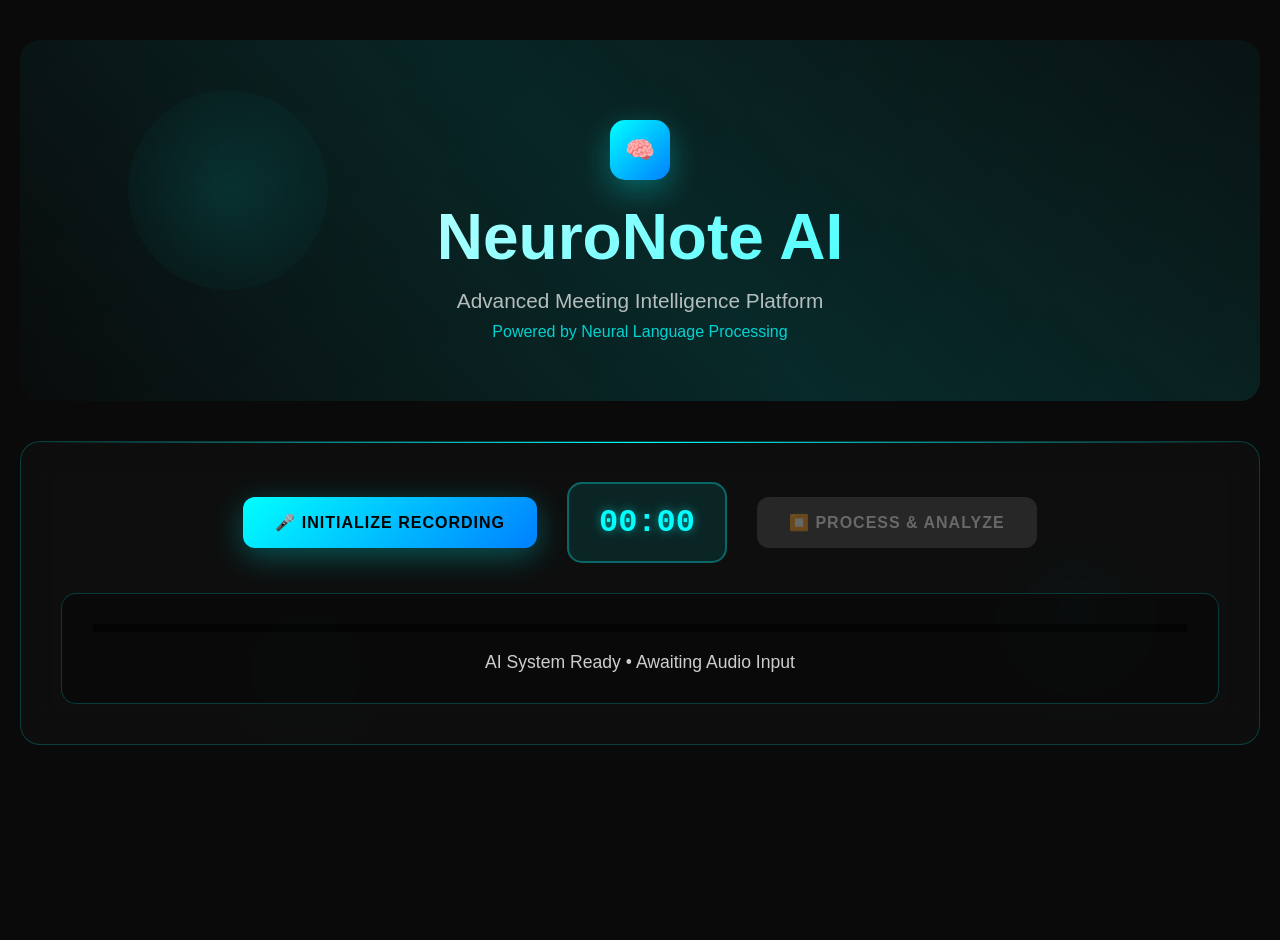
==== templates/neuronote.html @ 0df3cf8d "Initial commit: NeuroNote AI meeting insights application" ====
<!DOCTYPE html>
<html lang="en">
<head>
  <meta charset="UTF-8" />
  <meta name="viewport" content="width=device-width, initial-scale=1.0" />
  <title>NeuroNote AI - Intelligent Meeting Analytics</title>
  <style>
    * {
      margin: 0;
      padding: 0;
      box-sizing: border-box;
    }

    body {
      font-family: 'Inter', -apple-system, BlinkMacSystemFont, 'Segoe UI', sans-serif;
      background: #0a0a0a;
      color: #ffffff;
      min-height: 100vh;
      overflow-x: hidden;
    }

    /* Background Animation */
    .background-grid {
      position: fixed;
      top: 0;
      left: 0;
      width: 100%;
      height: 100%;
      opacity: 0.1;
      background-image: 
        linear-gradient(rgba(0, 255, 255, 0.1) 1px, transparent 1px),
        linear-gradient(90deg, rgba(0, 255, 255, 0.1) 1px, transparent 1px);
      background-size: 50px 50px;
      animation: grid-move 20s linear infinite;
      pointer-events: none;
    }

    @keyframes grid-move {
      0% { transform: translate(0, 0); }
      100% { transform: translate(50px, 50px); }
    }

    .floating-orbs {
      position: fixed;
      top: 0;
      left: 0;
      width: 100%;
      height: 100%;
      pointer-events: none;
      overflow: hidden;
    }

    .orb {
      position: absolute;
      border-radius: 50%;
      background: radial-gradient(circle, rgba(0, 255, 255, 0.1), transparent);
      animation: float 15s infinite ease-in-out;
    }

    .orb:nth-child(1) { width: 200px; height: 200px; top: 10%; left: 10%; animation-delay: 0s; }
    .orb:nth-child(2) { width: 150px; height: 150px; top: 60%; right: 10%; animation-delay: 5s; }
    .orb:nth-child(3) { width: 100px; height: 100px; bottom: 20%; left: 20%; animation-delay: 10s; }

    @keyframes float {
      0%, 100% { transform: translateY(0px) rotate(0deg); }
      50% { transform: translateY(-20px) rotate(180deg); }
    }

    .container {
      max-width: 1400px;
      margin: 0 auto;
      padding: 0 20px;
      position: relative;
      z-index: 1;
    }

    /* Header */
    .header {
      text-align: center;
      padding: 80px 0 60px;
      background: linear-gradient(135deg, transparent, rgba(0, 255, 255, 0.05));
      border-radius: 20px;
      margin: 40px 0;
      position: relative;
      overflow: hidden;
    }

    .header::before {
      content: '';
      position: absolute;
      top: 0;
      left: 0;
      right: 0;
      bottom: 0;
      background: linear-gradient(45deg, transparent, rgba(0, 255, 255, 0.1), transparent);
      animation: shimmer 3s ease-in-out infinite;
    }

    @keyframes shimmer {
      0% { transform: translateX(-100%); }
      100% { transform: translateX(100%); }
    }

    .logo {
      display: inline-flex;
      align-items: center;
      gap: 15px;
      margin-bottom: 20px;
      position: relative;
      z-index: 2;
    }

    .logo-icon {
      width: 60px;
      height: 60px;
      background: linear-gradient(135deg, #00ffff, #0080ff);
      border-radius: 15px;
      display: flex;
      align-items: center;
      justify-content: center;
      font-size: 24px;
      box-shadow: 0 10px 30px rgba(0, 255, 255, 0.3);
      animation: glow 2s ease-in-out infinite alternate;
    }

    @keyframes glow {
      from { box-shadow: 0 10px 30px rgba(0, 255, 255, 0.3); }
      to { box-shadow: 0 10px 40px rgba(0, 255, 255, 0.6); }
    }

    .header h1 {
      font-size: 4rem;
      font-weight: 800;
      background: linear-gradient(135deg, #ffffff, #00ffff);
      -webkit-background-clip: text;
      -webkit-text-fill-color: transparent;
      background-clip: text;
      margin-bottom: 15px;
      position: relative;
      z-index: 2;
    }

    .header .tagline {
      font-size: 1.3rem;
      color: rgba(255, 255, 255, 0.7);
      margin-bottom: 10px;
      position: relative;
      z-index: 2;
    }

    .header .subtitle {
      font-size: 1rem;
      color: rgba(0, 255, 255, 0.8);
      font-weight: 500;
      position: relative;
      z-index: 2;
    }

    /* Control Panel */
    .control-panel {
      background: rgba(15, 15, 15, 0.8);
      backdrop-filter: blur(20px);
      border: 1px solid rgba(0, 255, 255, 0.2);
      border-radius: 20px;
      padding: 40px;
      margin-bottom: 40px;
      position: relative;
      overflow: hidden;
    }

    .control-panel::before {
      content: '';
      position: absolute;
      top: 0;
      left: 0;
      right: 0;
      height: 1px;
      background: linear-gradient(90deg, transparent, #00ffff, transparent);
    }

    .controls {
      display: flex;
      justify-content: center;
      align-items: center;
      gap: 30px;
      margin-bottom: 30px;
      flex-wrap: wrap;
    }

    .btn {
      padding: 16px 32px;
      font-size: 16px;
      font-weight: 600;
      border: none;
      border-radius: 12px;
      cursor: pointer;
      transition: all 0.3s ease;
      position: relative;
      overflow: hidden;
      min-width: 180px;
      text-transform: uppercase;
      letter-spacing: 1px;
      font-family: inherit;
    }

    .btn::before {
      content: '';
      position: absolute;
      top: 0;
      left: -100%;
      width: 100%;
      height: 100%;
      background: linear-gradient(90deg, transparent, rgba(255, 255, 255, 0.1), transparent);
      transition: left 0.5s;
    }

    .btn:hover::before {
      left: 100%;
    }

    .btn-primary {
      background: linear-gradient(135deg, #00ffff, #0080ff);
      color: #000;
      box-shadow: 0 8px 32px rgba(0, 255, 255, 0.3);
    }

    .btn-primary:hover {
      transform: translateY(-2px);
      box-shadow: 0 12px 40px rgba(0, 255, 255, 0.5);
    }

    .btn-secondary {
      background: linear-gradient(135deg, #ff0080, #ff0040);
      color: #fff;
      box-shadow: 0 8px 32px rgba(255, 0, 128, 0.3);
    }

    .btn-secondary:hover {
      transform: translateY(-2px);
      box-shadow: 0 12px 40px rgba(255, 0, 128, 0.5);
    }

    .btn:disabled {
      background: rgba(100, 100, 100, 0.3);
      color: rgba(255, 255, 255, 0.3);
      cursor: not-allowed;
      transform: none;
      box-shadow: none;
    }

    .btn:disabled::before {
      display: none;
    }

    .timer {
      background: rgba(0, 255, 255, 0.1);
      border: 2px solid rgba(0, 255, 255, 0.3);
      padding: 20px 30px;
      border-radius: 15px;
      font-size: 2rem;
      font-weight: 700;
      color: #00ffff;
      min-width: 120px;
      text-align: center;
      font-family: 'Courier New', monospace;
      text-shadow: 0 0 10px rgba(0, 255, 255, 0.5);
    }

    /* Progress Section */
    .progress-section {
      background: rgba(0, 0, 0, 0.3);
      border: 1px solid rgba(0, 255, 255, 0.2);
      border-radius: 15px;
      padding: 30px;
      position: relative;
      overflow: hidden;
    }

    .progress-bar-container {
      background: rgba(0, 0, 0, 0.5);
      border-radius: 50px;
      height: 8px;
      margin-bottom: 20px;
      overflow: hidden;
      position: relative;
    }

    .progress-bar {
      height: 100%;
      background: linear-gradient(90deg, #00ffff, #0080ff);
      border-radius: 50px;
      width: var(--progress, 0%);
      transition: width 0.8s cubic-bezier(0.4, 0, 0.2, 1);
      position: relative;
      overflow: hidden;
    }

    .progress-bar::after {
      content: '';
      position: absolute;
      top: 0;
      left: 0;
      right: 0;
      bottom: 0;
      background: linear-gradient(90deg, transparent, rgba(255, 255, 255, 0.3), transparent);
      animation: progress-shine 2s ease-in-out infinite;
    }

    @keyframes progress-shine {
      0% { transform: translateX(-100%); }
      100% { transform: translateX(100%); }
    }

    .progress-text {
      text-align: center;
      font-size: 1.1rem;
      color: rgba(255, 255, 255, 0.8);
      font-weight: 500;
    }

    /* Results Section */
    #resultsSection {
      animation: slideInUp 0.8s cubic-bezier(0.4, 0, 0.2, 1);
    }

    @keyframes slideInUp {
      from {
        opacity: 0;
        transform: translateY(50px);
      }
      to {
        opacity: 1;
        transform: translateY(0);
      }
    }

    .results-header {
      text-align: center;
      margin-bottom: 50px;
      position: relative;
    }

    .results-header h2 {
      font-size: 3rem;
      font-weight: 700;
      background: linear-gradient(135deg, #ffffff, #00ffff);
      -webkit-background-clip: text;
      -webkit-text-fill-color: transparent;
      background-clip: text;
      margin-bottom: 15px;
    }

    .results-header p {
      color: rgba(255, 255, 255, 0.6);
      font-size: 1.1rem;
    }

    .results-grid {
      display: grid;
      grid-template-columns: repeat(auto-fit, minmax(400px, 1fr));
      gap: 30px;
      margin-bottom: 40px;
    }

    .result-card {
      background: rgba(15, 15, 15, 0.8);
      backdrop-filter: blur(20px);
      border: 1px solid rgba(0, 255, 255, 0.2);
      border-radius: 20px;
      padding: 30px;
      position: relative;
      overflow: hidden;
      transition: all 0.4s cubic-bezier(0.4, 0, 0.2, 1);
    }

    .result-card::before {
      content: '';
      position: absolute;
      top: 0;
      left: 0;
      right: 0;
      height: 2px;
      background: linear-gradient(90deg, #00ffff, #0080ff);
    }

    .result-card:hover {
      transform: translateY(-8px);
      border-color: rgba(0, 255, 255, 0.4);
      box-shadow: 0 20px 60px rgba(0, 255, 255, 0.1);
    }

    .result-card h3 {
      font-size: 1.4rem;
      font-weight: 600;
      color: #ffffff;
      margin-bottom: 20px;
      display: flex;
      align-items: center;
      gap: 12px;
    }

    .card-icon {
      width: 24px;
      height: 24px;
      background: linear-gradient(135deg, #00ffff, #0080ff);
      border-radius: 6px;
      display: flex;
      align-items: center;
      justify-content: center;
      font-size: 12px;
    }

    .result-card p {
      color: rgba(255, 255, 255, 0.8);
      line-height: 1.8;
      margin-bottom: 15px;
      font-size: 1rem;
    }

    .result-card ul {
      list-style: none;
      padding: 0;
    }

    .result-card li {
      background: rgba(0, 255, 255, 0.05);
      border: 1px solid rgba(0, 255, 255, 0.1);
      padding: 15px 20px;
      margin-bottom: 10px;
      border-radius: 10px;
      color: rgba(255, 255, 255, 0.9);
      transition: all 0.3s ease;
      position: relative;
      overflow: hidden;
    }

    .result-card li::before {
      content: '';
      position: absolute;
      left: 0;
      top: 0;
      bottom: 0;
      width: 3px;
      background: linear-gradient(180deg, #00ffff, #0080ff);
    }

    .result-card li:hover {
      background: rgba(0, 255, 255, 0.1);
      border-color: rgba(0, 255, 255, 0.3);
      transform: translateX(8px);
    }

    .sentiment-badge {
      display: inline-block;
      padding: 10px 20px;
      border-radius: 25px;
      font-weight: 600;
      font-size: 0.9rem;
      margin-bottom: 20px;
      text-transform: uppercase;
      letter-spacing: 1px;
      position: relative;
      overflow: hidden;
    }

    .sentiment-concerned {
      background: linear-gradient(135deg, #ff6b35, #f7931e);
      color: #000;
      box-shadow: 0 8px 32px rgba(255, 107, 53, 0.3);
    }

    .sentiment-cautious {
      background: linear-gradient(135deg, #ff0080, #ff0040);
      color: #fff;
      box-shadow: 0 8px 32px rgba(255, 0, 128, 0.3);
    }

    .sentiment-positive {
      background: linear-gradient(135deg, #00ff88, #00cc6a);
      color: #000;
      box-shadow: 0 8px 32px rgba(0, 255, 136, 0.3);
    }

    .sentiment-neutral {
      background: linear-gradient(135deg, #888888, #666666);
      color: #fff;
      box-shadow: 0 8px 32px rgba(136, 136, 136, 0.3);
    }

    /* Loading Animation */
    .loading-animation {
      display: inline-block;
      width: 20px;
      height: 20px;
      border: 2px solid rgba(0, 255, 255, 0.3);
      border-radius: 50%;
      border-top-color: #00ffff;
      animation: spin 1s linear infinite;
      margin-left: 10px;
    }

    @keyframes spin {
      to { transform: rotate(360deg); }
    }

    /* Recording Pulse Effect */
    .recording-pulse {
      animation: pulse 1.5s infinite;
    }

    @keyframes pulse {
      0% { 
        box-shadow: 0 0 0 0 rgba(255, 0, 128, 0.7);
        transform: scale(1);
      }
      50% {
        transform: scale(1.05);
      }
      70% { 
        box-shadow: 0 0 0 15px rgba(255, 0, 128, 0);
      }
      100% { 
        box-shadow: 0 0 0 0 rgba(255, 0, 128, 0);
        transform: scale(1);
      }
    }

    /* Responsive Design */
    @media (max-width: 768px) {
      .header h1 {
        font-size: 2.5rem;
      }
      
      .controls {
        flex-direction: column;
        gap: 20px;
      }
      
      .timer {
        order: -1;
        font-size: 1.5rem;
      }
      
      .results-grid {
        grid-template-columns: 1fr;
      }
      
      .btn {
        min-width: 200px;
      }
    }

    @media (max-width: 480px) {
      .container {
        padding: 0 15px;
      }
      
      .control-panel {
        padding: 25px;
      }
      
      .progress-section {
        padding: 20px;
      }
      
      .result-card {
        padding: 20px;
      }
    }
  </style>
</head>
<body>
  <div class="background-grid"></div>
  <div class="floating-orbs">
    <div class="orb"></div>
    <div class="orb"></div>
    <div class="orb"></div>
  </div>

  <div class="container">
    <div class="header">
      <div class="logo">
        <div class="logo-icon">🧠</div>
      </div>
      <h1>NeuroNote AI</h1>
      <p class="tagline">Advanced Meeting Intelligence Platform</p>
      <p class="subtitle">Powered by Neural Language Processing</p>
    </div>
    
    <div class="control-panel">
      <div class="controls">
        <button id="startBtn" class="btn btn-primary">
          🎤 Initialize Recording
        </button>
        <div id="recordingTimer" class="timer">00:00</div>
        <button id="stopBtn" class="btn btn-secondary" disabled>
          ⏹️ Process & Analyze
        </button>
      </div>

      <div class="progress-section">
        <div class="progress-bar-container">
          <div class="progress-bar" id="progressBar"></div>
        </div>
        <div class="progress-text" id="progressText">AI System Ready • Awaiting Audio Input</div>
      </div>
    </div>

    <section id="resultsSection" style="display:none">
      <div class="results-header">
        <h2>AI Analysis Complete</h2>
        <p>Deep learning insights extracted from your meeting</p>
      </div>
      
      <div class="results-grid">
        <div class="result-card">
          <h3><span class="card-icon">📋</span>Executive Summary</h3>
          <p id="summaryContent"></p>
        </div>
        
        <div class="result-card">
          <h3><span class="card-icon">✓</span>Action Items</h3>
          <ul id="actionItemsList"></ul>
        </div>
        
        <div class="result-card">
          <h3><span class="card-icon">🎯</span>Sentiment Analysis</h3>
          <span id="sentimentBadge" class="sentiment-badge">Processing</span>
          <p id="sentimentDetails"></p>
        </div>
        
        <div class="result-card">
          <h3><span class="card-icon">💡</span>Key Insights</h3>
          <ul id="insightsContent"></ul>
        </div>
        
        <div class="result-card">
          <h3><span class="card-icon">🔄</span>Follow-Up Actions</h3>
          <ul id="followupContent"></ul>
        </div>
      </div>
    </section>
  </div>

  <script>
    let mediaRecorder;
    let chunks = [];
    let recordingStartTime;
    const startBtn = document.getElementById("startBtn");
    const stopBtn = document.getElementById("stopBtn");
    const recordingTimer = document.getElementById("recordingTimer");

    startBtn.onclick = async () => {
      const stream = await navigator.mediaDevices.getUserMedia({ audio: true });
      mediaRecorder = new MediaRecorder(stream);
      chunks = [];
      mediaRecorder.ondataavailable = e => chunks.push(e.data);
      mediaRecorder.onstop = async () => {
        const audioBlob = new Blob(chunks, { type: 'audio/wav' });
        await processRecording(audioBlob);
      };
      mediaRecorder.start();
      recordingStartTime = Date.now();
      updateTimer();
      startBtn.disabled = true;
      stopBtn.disabled = false;
      startBtn.innerHTML = '🎤 Recording Active';
      stopBtn.classList.add('recording-pulse');
      document.getElementById('progressText').textContent = 'Neural processing active • Recording in progress';
    };

    stopBtn.onclick = () => {
      mediaRecorder.stop();
      startBtn.disabled = false;
      stopBtn.disabled = true;
      startBtn.innerHTML = '🎤 Initialize Recording';
      stopBtn.classList.remove('recording-pulse');
    };

    function updateTimer() {
      const interval = setInterval(() => {
        if (mediaRecorder && mediaRecorder.state === "recording") {
          const elapsed = Math.floor((Date.now() - recordingStartTime) / 1000);
          const minutes = String(Math.floor(elapsed / 60)).padStart(2, "0");
          const seconds = String(elapsed % 60).padStart(2, "0");
          recordingTimer.textContent = `${minutes}:${seconds}`;
        } else {
          clearInterval(interval);
        }
      }, 500);
    }

    function updateProgress(value, text) {
      const progressBar = document.getElementById("progressBar");
      const progressText = document.getElementById("progressText");
      progressBar.style.setProperty('--progress', value + '%');
      progressText.innerHTML = text + (value < 100 ? ' <span class="loading-animation"></span>' : '');
    }

    async function processRecording(audioBlob) {
      const formData = new FormData();
      formData.append("file", audioBlob, "meeting.wav");

      updateProgress(25, "Uploading to Neuronote AI • Preparing for analysis");
      const response = await fetch("/recorded-audio", {
        method: "POST",
        body: formData
      });

      console.log(response);

      updateProgress(50, "AI processing • Extracting insights");
      const data = await response.json();
if (data.status === 'success') {
  updateProgress(100, "✨ Neural analysis complete");
  setTimeout(() => displayRealResults(data['text']), 500);
} else {
  updateProgress(100, "❌ Error processing audio");
  alert("Error: " + (data.message || "Unknown error occurred"));
}

    }

    function displayRealResults(text) {
        const results = parseInsights(text);

        document.getElementById('resultsSection').style.display = 'block';

        document.getElementById('summaryContent').textContent = results.summary;
        
        const actionItemsList = document.getElementById('actionItemsList');
        actionItemsList.innerHTML = results.actionItems.length > 0
            ? results.actionItems.map(item => `<li>${item}</li>`).join('')
            : '<li>No actionable items identified by AI analysis</li>';

        const sentimentBadge = document.getElementById('sentimentBadge');
        sentimentBadge.textContent = results.sentiment;
        sentimentBadge.className = `sentiment-badge sentiment-${results.sentiment.toLowerCase()}`;
        document.getElementById('sentimentDetails').textContent = results.sentimentDetail;

        const insightsList = document.getElementById('insightsContent');
        insightsList.innerHTML = results.keyInsights.length > 0
            ? results.keyInsights.map(insight => `<li>${insight}</li>`).join('')
             : '<li>No key insights detected</li>';

        
        const followupContent = document.getElementById('followupContent');
        followupContent.innerHTML = results.followUps.length > 0
            ? results.followUps.map(q => `<li>${q}</li>`).join('')
            : '<li>No additional follow-up items detected</li>';

        setTimeout(() => {
            document.getElementById('resultsSection').scrollIntoView({ behavior: 'smooth' });
        }, 800);
    }

    function parseInsights(text) {
    const result = {
        summary: '',
        actionItems: [],
        sentiment: 'Neutral',
        sentimentDetail: '',
        keyInsights: '',
        followUps: []
    };

    const sections = {
        summary: /\*\*1\. Summary:\*\*([\s\S]*?)\*\*2\./,
        actionItems: /\*\*2\. Action Items:\*\*([\s\S]*?)\*\*3\./,
        sentiment: /\*\*3\. Sentiment:\*\*([\s\S]*?)\*\*4\./,
        insights: /\*\*4\. Key Insights(?:\/Decisions)?:\*\*([\s\S]*?)\*\*5\./,
        followUps: /\*\*6\. Follow-up Questions:?\*\*([\s\S]*)/
 // Last one, open-ended
    };

    result.summary = (text.match(sections.summary) || [,''])[1].trim();
    const actionsRaw = (text.match(sections.actionItems) || [,''])[1];
    result.actionItems = actionsRaw ? actionsRaw.match(/[*\-]\s(.+)/g)?.map(x => x.replace(/^[-*]\s/, '').trim()) || [] : [];

    const sentimentRaw = (text.match(sections.sentiment) || [,''])[1].trim();
    result.sentimentDetail = sentimentRaw;
    if (/positive/i.test(sentimentRaw)) result.sentiment = 'Positive';
    else if (/concerned/i.test(sentimentRaw)) result.sentiment = 'Concerned';
    else if (/cautious/i.test(sentimentRaw)) result.sentiment = 'Cautious';

    const insightsRaw = (text.match(sections.insights) || [,''])[1];
    result.keyInsights = insightsRaw
        ? insightsRaw.match(/[*\-]\s(.+?)(?=(?:[*\-]\s)|$)/gs)?.map(x => x.replace(/^[-*]\s*/, '').trim()) || []
        : [];


    const followUpRaw = (text.match(sections.followUps) || [,''])[1];
    result.followUps = followUpRaw ? followUpRaw.match(/[*\-]\s(.+)/g)?.map(x => x.replace(/^[-*]\s/, '').trim()) || [] : [];

    return result;
}
 </script>
</body>
</html>
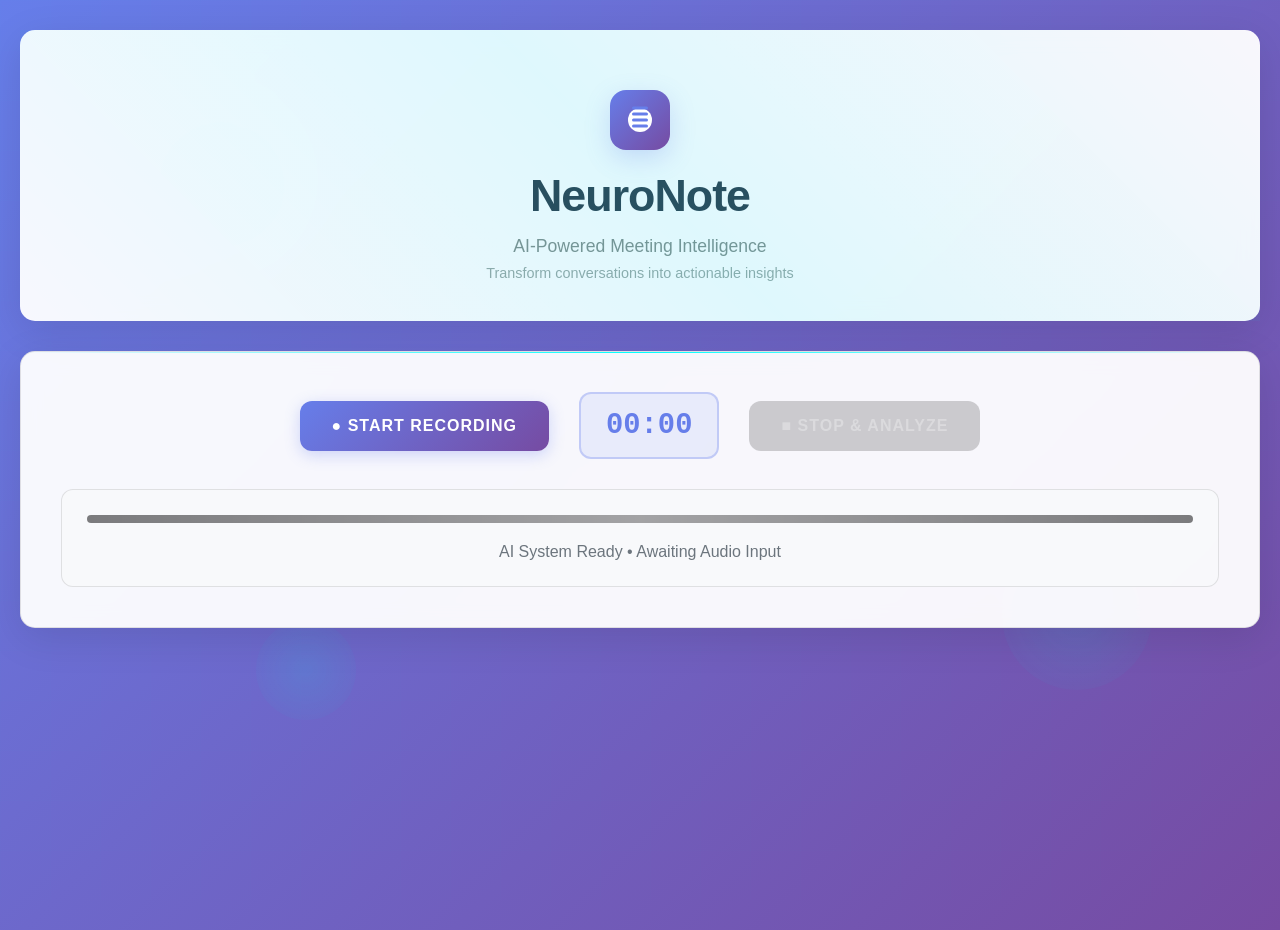
==== commit 066651e6: "Add professional logo design and improve branding" ====
--- a/templates/neuronote.html
+++ b/templates/neuronote.html
@@ -13,8 +13,8 @@
 
     body {
       font-family: 'Inter', -apple-system, BlinkMacSystemFont, 'Segoe UI', sans-serif;
-      background: #0a0a0a;
-      color: #ffffff;
+      background: linear-gradient(135deg, #667eea 0%, #764ba2 100%);
+      color: #2c3e50;
       min-height: 100vh;
       overflow-x: hidden;
     }
@@ -77,12 +77,12 @@
     /* Header */
     .header {
       text-align: center;
-      padding: 80px 0 60px;
-      background: linear-gradient(135deg, transparent, rgba(0, 255, 255, 0.05));
-      border-radius: 20px;
-      margin: 40px 0;
-      position: relative;
-      overflow: hidden;
+      padding: 60px 0 40px;
+      background: rgba(255, 255, 255, 0.95);
+      border-radius: 15px;
+      margin: 30px 0;
+      box-shadow: 0 10px 40px rgba(0, 0, 0, 0.1);
+      backdrop-filter: blur(10px);
     }
 
     .header::before {
@@ -113,14 +113,43 @@
     .logo-icon {
       width: 60px;
       height: 60px;
-      background: linear-gradient(135deg, #00ffff, #0080ff);
-      border-radius: 15px;
+      background: linear-gradient(135deg, #667eea, #764ba2);
+      border-radius: 16px;
       display: flex;
       align-items: center;
       justify-content: center;
-      font-size: 24px;
-      box-shadow: 0 10px 30px rgba(0, 255, 255, 0.3);
-      animation: glow 2s ease-in-out infinite alternate;
+      font-size: 0;
+      box-shadow: 0 8px 25px rgba(102, 126, 234, 0.25);
+      position: relative;
+      overflow: hidden;
+    }
+
+    .logo-icon::before {
+      content: '';
+      position: absolute;
+      width: 24px;
+      height: 24px;
+      background: #fff;
+      border-radius: 50%;
+      top: 50%;
+      left: 50%;
+      transform: translate(-50%, -50%);
+    }
+
+    .logo-icon::after {
+      content: '';
+      position: absolute;
+      width: 16px;
+      height: 3px;
+      background: #667eea;
+      border-radius: 2px;
+      top: 50%;
+      left: 50%;
+      transform: translate(-50%, -50%);
+      box-shadow: 
+        0 -6px 0 #667eea,
+        0 6px 0 #667eea,
+        0 -12px 0 #667eea;
     }
 
     @keyframes glow {
@@ -129,43 +158,35 @@
     }
 
     .header h1 {
-      font-size: 4rem;
-      font-weight: 800;
-      background: linear-gradient(135deg, #ffffff, #00ffff);
-      -webkit-background-clip: text;
-      -webkit-text-fill-color: transparent;
-      background-clip: text;
+      font-size: 2.8rem;
+      font-weight: 700;
+      color: #2c3e50;
       margin-bottom: 15px;
-      position: relative;
-      z-index: 2;
+      letter-spacing: -1px;
     }
 
     .header .tagline {
-      font-size: 1.3rem;
-      color: rgba(255, 255, 255, 0.7);
-      margin-bottom: 10px;
-      position: relative;
-      z-index: 2;
+      font-size: 1.1rem;
+      color: #7f8c8d;
+      margin-bottom: 8px;
+      font-weight: 400;
     }
 
     .header .subtitle {
-      font-size: 1rem;
-      color: rgba(0, 255, 255, 0.8);
-      font-weight: 500;
-      position: relative;
-      z-index: 2;
+      font-size: 0.9rem;
+      color: #95a5a6;
+      font-weight: 400;
     }
 
     /* Control Panel */
     .control-panel {
-      background: rgba(15, 15, 15, 0.8);
-      backdrop-filter: blur(20px);
-      border: 1px solid rgba(0, 255, 255, 0.2);
-      border-radius: 20px;
+      background: rgba(255, 255, 255, 0.95);
+      backdrop-filter: blur(10px);
+      border: 1px solid rgba(0, 0, 0, 0.1);
+      border-radius: 15px;
       padding: 40px;
       margin-bottom: 40px;
-      position: relative;
-      overflow: hidden;
+      box-shadow: 0 10px 40px rgba(0, 0, 0, 0.1);
     }
 
     .control-panel::before {
@@ -219,25 +240,25 @@
     }
 
     .btn-primary {
-      background: linear-gradient(135deg, #00ffff, #0080ff);
-      color: #000;
-      box-shadow: 0 8px 32px rgba(0, 255, 255, 0.3);
+      background: linear-gradient(135deg, #667eea, #764ba2);
+      color: #fff;
+      box-shadow: 0 4px 15px rgba(102, 126, 234, 0.3);
     }
 
     .btn-primary:hover {
-      transform: translateY(-2px);
-      box-shadow: 0 12px 40px rgba(0, 255, 255, 0.5);
+      transform: translateY(-1px);
+      box-shadow: 0 6px 20px rgba(102, 126, 234, 0.4);
     }
 
     .btn-secondary {
-      background: linear-gradient(135deg, #ff0080, #ff0040);
+      background: linear-gradient(135deg, #f093fb, #f5576c);
       color: #fff;
-      box-shadow: 0 8px 32px rgba(255, 0, 128, 0.3);
+      box-shadow: 0 4px 15px rgba(245, 87, 108, 0.3);
     }
 
     .btn-secondary:hover {
-      transform: translateY(-2px);
-      box-shadow: 0 12px 40px rgba(255, 0, 128, 0.5);
+      transform: translateY(-1px);
+      box-shadow: 0 6px 20px rgba(245, 87, 108, 0.4);
     }
 
     .btn:disabled {
@@ -253,27 +274,24 @@
     }
 
     .timer {
-      background: rgba(0, 255, 255, 0.1);
-      border: 2px solid rgba(0, 255, 255, 0.3);
-      padding: 20px 30px;
-      border-radius: 15px;
-      font-size: 2rem;
-      font-weight: 700;
-      color: #00ffff;
-      min-width: 120px;
+      background: rgba(102, 126, 234, 0.1);
+      border: 2px solid rgba(102, 126, 234, 0.3);
+      padding: 15px 25px;
+      border-radius: 12px;
+      font-size: 1.8rem;
+      font-weight: 600;
+      color: #667eea;
+      min-width: 100px;
       text-align: center;
-      font-family: 'Courier New', monospace;
-      text-shadow: 0 0 10px rgba(0, 255, 255, 0.5);
+      font-family: 'SF Mono', 'Monaco', monospace;
     }
 
     /* Progress Section */
     .progress-section {
-      background: rgba(0, 0, 0, 0.3);
-      border: 1px solid rgba(0, 255, 255, 0.2);
-      border-radius: 15px;
-      padding: 30px;
-      position: relative;
-      overflow: hidden;
+      background: rgba(248, 249, 250, 0.8);
+      border: 1px solid rgba(0, 0, 0, 0.1);
+      border-radius: 12px;
+      padding: 25px;
     }
 
     .progress-bar-container {
@@ -287,12 +305,10 @@
 
     .progress-bar {
       height: 100%;
-      background: linear-gradient(90deg, #00ffff, #0080ff);
+      background: linear-gradient(90deg, #667eea, #764ba2);
       border-radius: 50px;
       width: var(--progress, 0%);
       transition: width 0.8s cubic-bezier(0.4, 0, 0.2, 1);
-      position: relative;
-      overflow: hidden;
     }
 
     .progress-bar::after {
@@ -313,8 +329,8 @@
 
     .progress-text {
       text-align: center;
-      font-size: 1.1rem;
-      color: rgba(255, 255, 255, 0.8);
+      font-size: 1rem;
+      color: #6c757d;
       font-weight: 500;
     }
 
@@ -363,14 +379,13 @@
     }
 
     .result-card {
-      background: rgba(15, 15, 15, 0.8);
-      backdrop-filter: blur(20px);
-      border: 1px solid rgba(0, 255, 255, 0.2);
-      border-radius: 20px;
-      padding: 30px;
-      position: relative;
-      overflow: hidden;
-      transition: all 0.4s cubic-bezier(0.4, 0, 0.2, 1);
+      background: rgba(255, 255, 255, 0.95);
+      backdrop-filter: blur(10px);
+      border: 1px solid rgba(0, 0, 0, 0.1);
+      border-radius: 15px;
+      padding: 25px;
+      transition: all 0.3s ease;
+      box-shadow: 0 5px 20px rgba(0, 0, 0, 0.08);
     }
 
     .result-card::before {
@@ -384,37 +399,36 @@
     }
 
     .result-card:hover {
-      transform: translateY(-8px);
-      border-color: rgba(0, 255, 255, 0.4);
-      box-shadow: 0 20px 60px rgba(0, 255, 255, 0.1);
+      transform: translateY(-3px);
+      box-shadow: 0 10px 30px rgba(0, 0, 0, 0.15);
     }
 
     .result-card h3 {
-      font-size: 1.4rem;
+      font-size: 1.3rem;
       font-weight: 600;
-      color: #ffffff;
-      margin-bottom: 20px;
+      color: #2c3e50;
+      margin-bottom: 18px;
       display: flex;
       align-items: center;
-      gap: 12px;
+      gap: 10px;
     }
 
     .card-icon {
-      width: 24px;
-      height: 24px;
-      background: linear-gradient(135deg, #00ffff, #0080ff);
-      border-radius: 6px;
+      width: 22px;
+      height: 22px;
+      background: linear-gradient(135deg, #667eea, #764ba2);
+      border-radius: 5px;
       display: flex;
       align-items: center;
       justify-content: center;
-      font-size: 12px;
+      font-size: 11px;
     }
 
     .result-card p {
-      color: rgba(255, 255, 255, 0.8);
-      line-height: 1.8;
+      color: #5a6c7d;
+      line-height: 1.6;
       margin-bottom: 15px;
-      font-size: 1rem;
+      font-size: 0.95rem;
     }
 
     .result-card ul {
@@ -580,21 +594,21 @@
   <div class="container">
     <div class="header">
       <div class="logo">
-        <div class="logo-icon">🧠</div>
+        <div class="logo-icon"></div>
       </div>
-      <h1>NeuroNote AI</h1>
-      <p class="tagline">Advanced Meeting Intelligence Platform</p>
-      <p class="subtitle">Powered by Neural Language Processing</p>
+      <h1>NeuroNote</h1>
+      <p class="tagline">AI-Powered Meeting Intelligence</p>
+      <p class="subtitle">Transform conversations into actionable insights</p>
     </div>
     
     <div class="control-panel">
       <div class="controls">
         <button id="startBtn" class="btn btn-primary">
-          🎤 Initialize Recording
+          ● Start Recording
         </button>
         <div id="recordingTimer" class="timer">00:00</div>
         <button id="stopBtn" class="btn btn-secondary" disabled>
-          ⏹️ Process & Analyze
+          ■ Stop & Analyze
         </button>
       </div>
 
@@ -664,7 +678,7 @@
       updateTimer();
       startBtn.disabled = true;
       stopBtn.disabled = false;
-      startBtn.innerHTML = '🎤 Recording Active';
+      startBtn.innerHTML = '● Recording...';
       stopBtn.classList.add('recording-pulse');
       document.getElementById('progressText').textContent = 'Neural processing active • Recording in progress';
     };
@@ -673,7 +687,7 @@
       mediaRecorder.stop();
       startBtn.disabled = false;
       stopBtn.disabled = true;
-      startBtn.innerHTML = '🎤 Initialize Recording';
+      startBtn.innerHTML = '● Start Recording';
       stopBtn.classList.remove('recording-pulse');
     };
 
